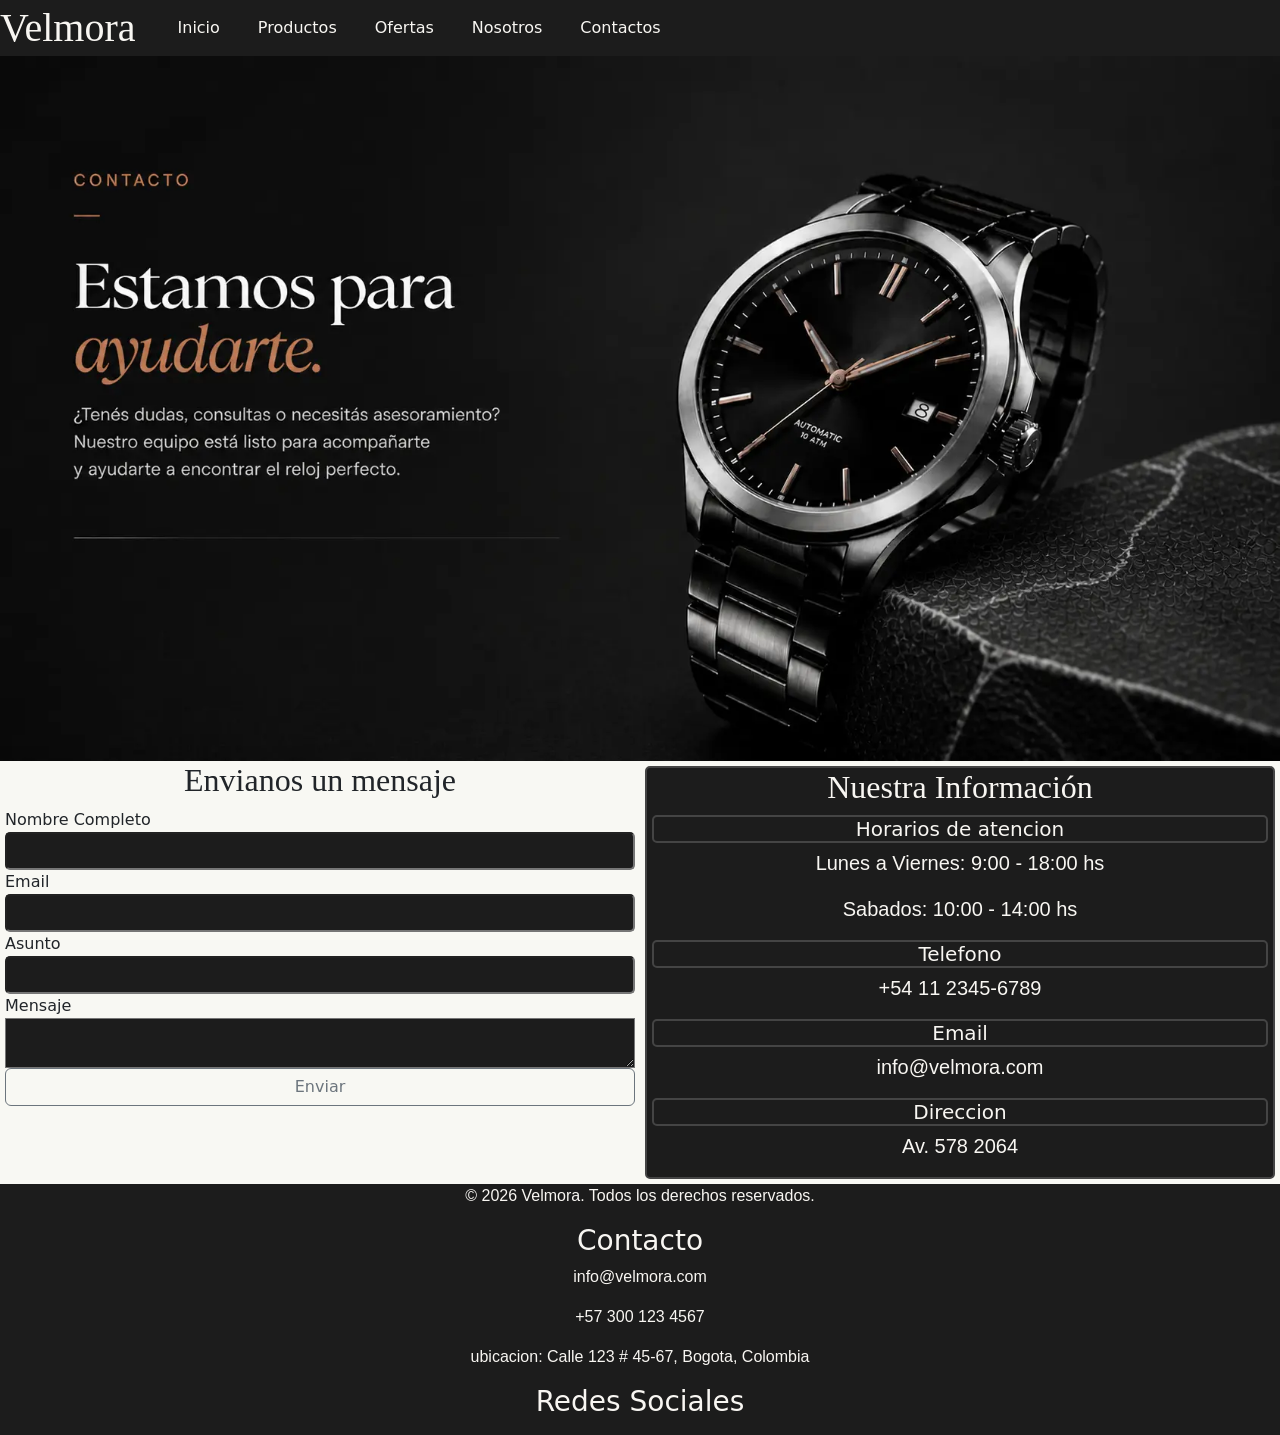
==== archivos/contactos.html @ 08207c5f "Refactorización completa de CSS a Sass - Conversión del proyecto de CSS tradicional a arquitectura S" ====
<!DOCTYPE html>
<html lang="en">

<head>
    <meta charset="UTF-8">
    <meta name="viewport" content="width=device-width, initial-scale=1.0">
    <title>Velmora</title>
    <link href="https://cdn.jsdelivr.net/npm/bootstrap@5.3.8/dist/css/bootstrap.min.css" rel="stylesheet"
        integrity="sha384-sRIl4kxILFvY47J16cr9ZwB07vP4J8+LH7qKQnuqkuIAvNWLzeN8tE5YBujZqJLB" crossorigin="anonymous">
    <link rel="stylesheet" href="/css/estilos.css">
</head>

<body class="contactos">
    <div>
        <header>
            <h1>Velmora</h1>
            <nav class="navbar navbar-expand-lg mi-navbar navbar-dark">
                <div class="container-fluid">
                    <a class="navbar-brand" href="#"></a>
                    <button class="navbar-toggler ms-auto" type="button" data-bs-toggle="collapse"
                        data-bs-target="#navbarNav" aria-controls="navbarNav" aria-expanded="false"
                        aria-label="Toggle navigation">
                        <span class="navbar-toggler-icon"></span>
                    </button>
                    <div class="collapse navbar-collapse" id="navbarNav">
                        <ul class="navbar-nav ms-auto">
                            <li class="nav-item">
                                <a class="nav-link" aria-current="page" href="index.html">Inicio</a>
                            </li>
                            <li class="nav-item">
                                <a class="nav-link" href="/archivos/productos.html">Productos</a>
                            </li>
                            <li class="nav-item">
                                <a class="nav-link" href="/archivos/ofertas.html">Ofertas</a>
                            </li>
                            <li class="nav-item">
                                <a class="nav-link" href="/archivos/nosotros.html">Nosotros</a>
                            </li>
                            <li class="nav-item">
                                <a class="nav-link" href="/archivos/contactos.html">Contactos</a>
                            </li>
                        </ul>
                    </div>
                </div>
            </nav>
        </header>
        <main>
            <section class="card__hero">
                <img src="/img/hero/hero-contactos.webp" width="100%"
                    alt="Hero sobre contactos con la frase: Estamos para Ayudarte">
            </section>
            <div class="contacto-horario">
                <section>
                    <div>
                        <h2>Envianos un mensaje</h2>
                        <form action="" class="formulario">
                            <label for="nombre">Nombre Completo</label>
                            <input type="text" id="nombre" name="nombre" required>
                            <label for="email">Email</label>
                            <input type="email" id="email" name="email" required>
                            <label for="asunto">Asunto</label>
                            <input type="text" id="asunto" name="asunto" required>
                            <label for="mensaje">Mensaje</label>
                            <textarea id="mensaje" name="mensaje" required></textarea>
                            <div class="d-grid gap-2">
                                <button class="btn btn-outline-secondary" type="button">Enviar</button>
                            </div>
                        </form>
                    </div>
                </section>

                <section class="info">
                    <h2>Nuestra Información</h2>
                    <div>
                        <h3 class="info">Horarios de atencion</h3>
                        <p>Lunes a Viernes: 9:00 - 18:00 hs</p>
                        <p>Sabados: 10:00 - 14:00 hs</p>
                    </div>
                    <div>
                        <h3 class="info">Telefono</h3>
                        <p>+54 11 2345-6789</p>
                    </div>
                    <div>
                        <h3 class="info">Email</h3>
                        <p>info@velmora.com</p>
                    </div>
                    <div>
                        <h3 class="info">Direccion</h3>
                        <p>Av. 578 2064</p>
                    </div>
                </section>
            </div>
        </main>
        <footer>
            <p>&copy; 2026 Velmora. Todos los derechos reservados.</p>
            <div>
                <h3>Contacto</h3>
                <p>info@velmora.com</p>
                <p>+57 300 123 4567</p>
                <p>ubicacion: Calle 123 # 45-67, Bogota, Colombia</p>
            </div>
            <div>
                <h3>Redes Sociales</h3>
                <p></p>
                <p></p>
            </div>
        </footer>
    </div>
    <script src="https://cdn.jsdelivr.net/npm/bootstrap@5.3.8/dist/js/bootstrap.bundle.min.js"
        integrity="sha384-FKyoEForCGlyvwx9Hj09JcYn3nv7wiPVlz7YYwJrWVcXK/BmnVDxM+D2scQbITxI"
        crossorigin="anonymous"></script>
</body>

</html>
---- css/estilos.css ----
* {
  margin: 0;
  padding: 0;
  box-sizing: border-box;
}

body {
  background-color: #f8f8f3;
}

/*Variables*/
h1 {
  font-family: "playfair display", serif;
  font-size: 2.5rem;
  color: #f8f6f2;
  margin: 0;
}

h2 {
  font-family: "playfair display", serif;
  text-align: center;
}

h3 {
  text-align: center;
}

h4 {
  text-align: center;
  font-size: 20px;
  font-weight: bold;
}

p {
  font-family: "segoe ui", sans-serif;
  text-align: center;
  border-radius: 100px;
}

/*Header*/
header {
  background-color: #1c1c1c;
  display: flex;
  align-items: center;
}
header h1 {
  font-family: playfair display, serif;
  font-size: 2.5rem;
  color: #f8f6f2;
  margin: 0;
}
header {
  /*-----Nav-----*/
}
header .mi-navbar {
  background-color: #1c1c1c;
}
header .mi-navbar .navbar-nav {
  display: flex;
  gap: 30px;
  list-style-type: none;
  margin: 0;
  gap: 10px;
}
header .mi-navbar .navbar-nav .nav-item {
  text-align: center;
}
header .mi-navbar .navbar-nav .nav-item .nav-link {
  color: #f8f6f2;
  padding: 8px 14px;
  border-radius: 5px;
}
header {
  /*---Fin---*/
}

/*-----Fin Header----*/
/*----------Ofertas y Combos--------*/
.ofertas-combos {
  display: grid;
  grid-template-columns: repeat(2, 1fr);
  gap: 10px;
  align-items: stretch;
  justify-items: center;
}
.ofertas-combos .img-ofertas-combos {
  width: 200px;
  height: 150px;
  object-fit: cover;
  display: block;
  margin: 0 auto;
}
.ofertas-combos .descripcion-oferta {
  text-align: left;
}

/*--Detalles y Valores---*/
.detalles-valores .detalles {
  display: flex;
  gap: 20px;
  justify-content: center;
}
.detalles-valores .detalles .detalles-nosotros {
  font-weight: bold;
}
.detalles-valores .caja-valores {
  display: flex;
}
.detalles-valores .caja-valores .caja-text {
  border: #c9c6c6 solid 1px;
  border-radius: 5px;
  margin: 10px;
  gap: 20px;
}

/*-------Contactos-----*/
.contacto-horario {
  display: grid;
  grid-template-columns: repeat(2, 1fr);
}
.contacto-horario .info {
  font-size: 1.25rem;
  background-color: #1c1c1c;
  border: #444 solid 2px;
  color: #f8f6f2;
  border-radius: 5px;
  margin: 5px;
}

/*--------footer--------*/
footer {
  background-color: #1c1c1c;
  color: #f8f6f2;
  display: grid;
}

.card__destacado {
  display: grid;
  grid-template-columns: repeat(2, 1fr);
  border: #c9c6c6 solid 1px;
  margin: 10px;
  border-radius: 10px;
}
.card__destacado .card__img {
  width: 150px;
  height: 150px;
  object-fit: cover;
  margin: 5px;
}

.card__marcas {
  display: grid;
  grid-template-columns: repeat(3, 1fr);
  justify-items: center;
}
.card__marcas .img-logo {
  width: 150px;
  height: 100px;
  object-fit: cover;
  border: #c9c6c6 solid 1px;
  gap: 10px;
  margin: 5px;
}

.card__beneficios {
  display: flex;
  justify-content: center;
}
.card__beneficios .card__detalle-beneficio {
  border: #c9c6c6 solid 1px;
  background-color: #efe6d8;
  border-radius: 10px;
  margin: 5px;
}
.card__beneficios .card__detalle-beneficio .beneficios {
  font-size: 15px;
  text-align: center;
}

.card__opinion {
  display: flex;
  justify-content: center;
  gap: 1rem;
}
.card__opinion .opinion {
  border: #c9c6c6 solid 1px;
  gap: 10px;
  border-radius: 5px;
  margin: 10px;
}

.card {
  background-color: #1c1c1c;
  color: #f8f6f2;
  margin: 10px;
}

/*--------Acordion--------*/
.accordion-item {
  background-color: #1c1c1c;
  border: none;
}
.accordion-item .accordion-button {
  background-color: #1c1c1c;
  color: #f5f5f0;
  font-size: 30px;
}
.accordion-item .accordion-body {
  background-color: #1c1c1c;
  color: #f5f5f0;
}
.accordion-item .accordion-body .productos {
  display: flex;
  align-items: center;
  border-bottom: 1px solid #d4af37;
  padding: 15px 0;
}
.accordion-item .accordion-body .productos .imagenes-productos {
  width: 100px;
  height: 150px;
  object-fit: cover;
}
.accordion-item .accordion-body .productos .name-price {
  display: flex;
  flex-direction: column;
  justify-content: center;
  align-items: center;
  text-align: center;
  width: 100%;
}
.accordion-item .accordion-body .productos .name-price .boton-productos {
  background-color: #1c1c1c;
  border-radius: 5px;
}
.accordion-item .accordion-body .productos .name-price .boton-productos .enlace-productos {
  color: #f8f6f2;
  text-decoration: none;
}

.formulario {
  display: flex;
  flex-direction: column;
  margin: 5px;
}
.formulario input {
  border-radius: 5px;
  background-color: #1c1c1c;
  color: #f8f6f2;
  padding: 5px;
}
.formulario textarea {
  background-color: #1c1c1c;
  color: #f8f6f2;
}

/*------Media------*/
/*----------Celular---------*/
@media (max-width: 778px) {
  /*--index--*/
  .card__destacado .card__img {
    width: 80%;
    margin: 5px auto;
  }
  .card__marcas {
    grid-template-columns: 1fr;
  }
  .card__destacado {
    grid-template-columns: 1fr;
  }
  .card__marcas .img-logo {
    width: 300px;
    height: 150px;
  }
  /*Ofertas*/
  .ofertas-combos {
    grid-template-columns: 1fr;
    justify-items: center;
    align-items: stretch;
  }
  /*--Contacto--*/
  .contacto-horario {
    display: grid;
    grid-template-columns: 1fr;
  }
  .formulario {
    display: flex;
    flex-direction: column;
  }
}
/*-Fin celular----*/
/*------Media------*/
/*----------Tablet---------*/
@media (max-width: 992px) {
  /*--index--*/
  .card__destacado .card__img {
    width: 90%;
    margin: 5px auto;
  }
}

/*# sourceMappingURL=estilos.css.map */
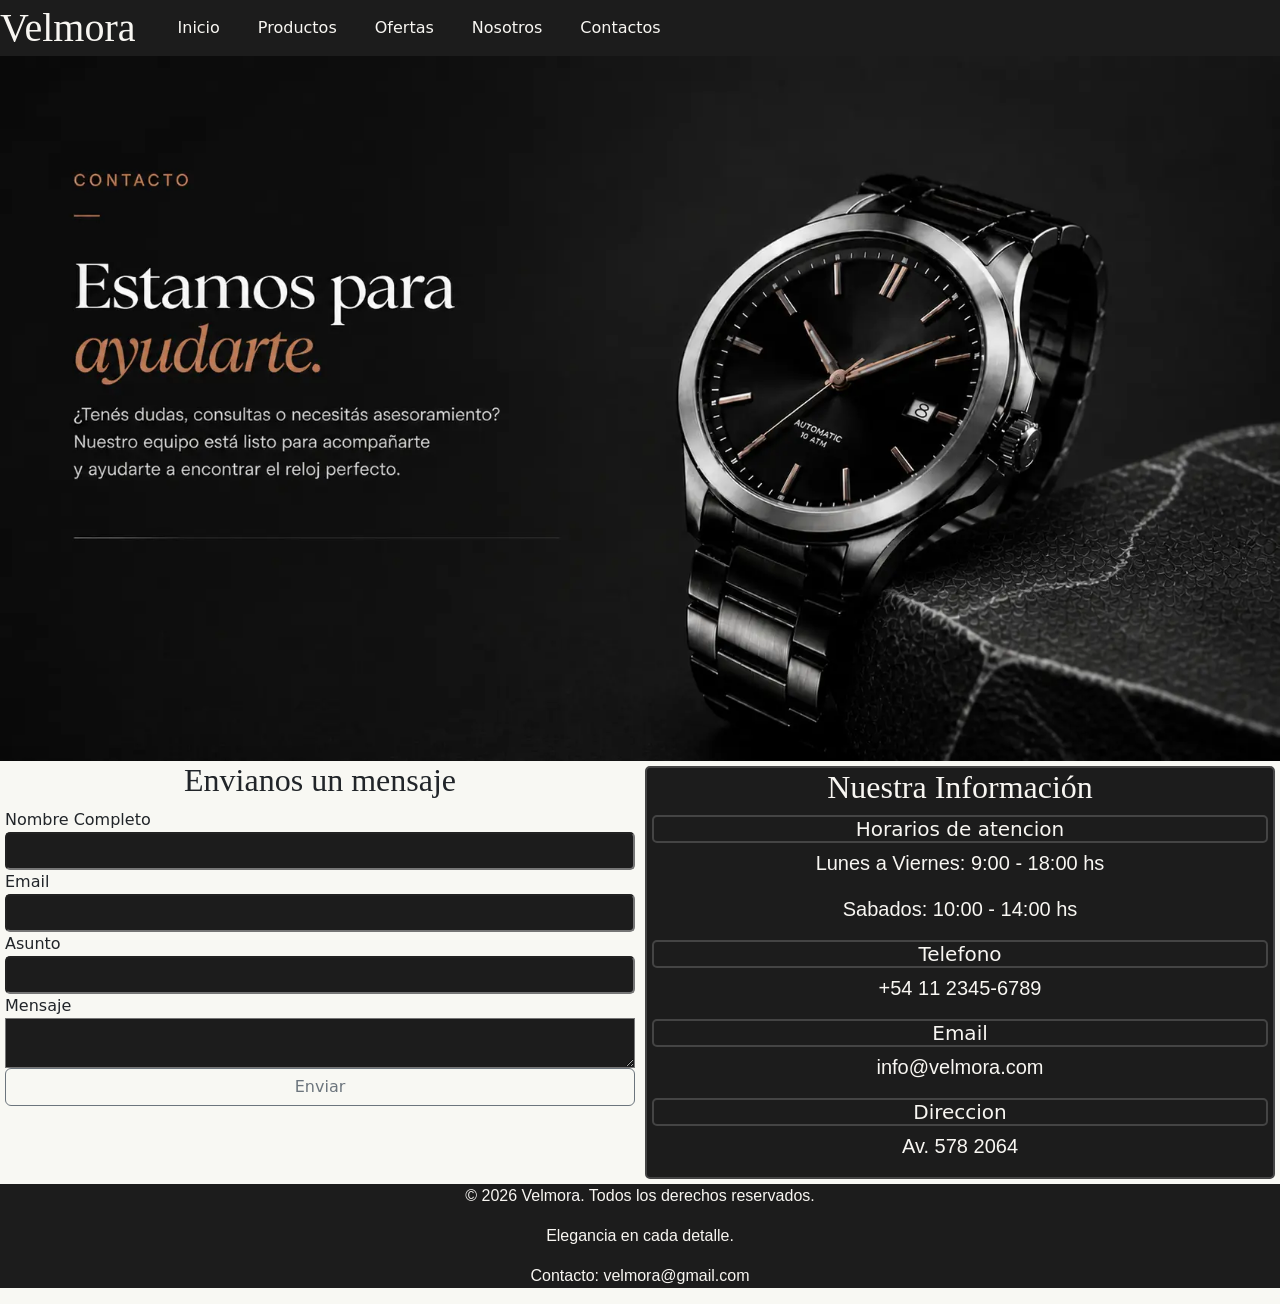
==== commit df005551: "Añade estilos responsive con breakpoints para mobile y desktop, creando _1mobile.scss para pantallas" ====
--- a/archivos/contactos.html
+++ b/archivos/contactos.html
@@ -4,10 +4,10 @@
 <head>
     <meta charset="UTF-8">
     <meta name="viewport" content="width=device-width, initial-scale=1.0">
-    <title>Velmora</title>
+    <title>Velmora | Comunicate con Nosotros</title>
     <link href="https://cdn.jsdelivr.net/npm/bootstrap@5.3.8/dist/css/bootstrap.min.css" rel="stylesheet"
         integrity="sha384-sRIl4kxILFvY47J16cr9ZwB07vP4J8+LH7qKQnuqkuIAvNWLzeN8tE5YBujZqJLB" crossorigin="anonymous">
-    <link rel="stylesheet" href="/css/estilos.css">
+    <link rel="stylesheet" href="../css/estilos.css">
 </head>
 
 <body class="contactos">
@@ -24,20 +24,21 @@
                     </button>
                     <div class="collapse navbar-collapse" id="navbarNav">
                         <ul class="navbar-nav ms-auto">
+                            <!----Contactos----->
                             <li class="nav-item">
-                                <a class="nav-link" aria-current="page" href="index.html">Inicio</a>
+                                <a class="nav-link" aria-current="page" href="../index.html">Inicio</a>
                             </li>
                             <li class="nav-item">
-                                <a class="nav-link" href="/archivos/productos.html">Productos</a>
+                                <a class="nav-link" href="./productos.html">Productos</a>
                             </li>
                             <li class="nav-item">
-                                <a class="nav-link" href="/archivos/ofertas.html">Ofertas</a>
+                                <a class="nav-link" href="./ofertas.html">Ofertas</a>
                             </li>
                             <li class="nav-item">
-                                <a class="nav-link" href="/archivos/nosotros.html">Nosotros</a>
+                                <a class="nav-link" href="./nosotros.html">Nosotros</a>
                             </li>
                             <li class="nav-item">
-                                <a class="nav-link" href="/archivos/contactos.html">Contactos</a>
+                                <a class="nav-link" href="./contactos.html">Contactos</a>
                             </li>
                         </ul>
                     </div>
@@ -46,7 +47,7 @@
         </header>
         <main>
             <section class="card__hero">
-                <img src="/img/hero/hero-contactos.webp" width="100%"
+                <img src="../img/hero/hero-contactos.webp" width="100%" class="img-hero"
                     alt="Hero sobre contactos con la frase: Estamos para Ayudarte">
             </section>
             <div class="contacto-horario">
@@ -92,17 +93,10 @@
             </div>
         </main>
         <footer>
-            <p>&copy; 2026 Velmora. Todos los derechos reservados.</p>
-            <div>
-                <h3>Contacto</h3>
-                <p>info@velmora.com</p>
-                <p>+57 300 123 4567</p>
-                <p>ubicacion: Calle 123 # 45-67, Bogota, Colombia</p>
-            </div>
-            <div>
-                <h3>Redes Sociales</h3>
-                <p></p>
-                <p></p>
+            <div class="info-footer">
+                <p>&copy; 2026 Velmora. Todos los derechos reservados.</p>
+                <p>Elegancia en cada detalle.</p>
+                <p>Contacto: velmora@gmail.com</p>
             </div>
         </footer>
     </div>
--- a/css/estilos.css
+++ b/css/estilos.css
@@ -89,6 +89,7 @@
   object-fit: cover;
   display: block;
   margin: 0 auto;
+  margin-top: 70px;
 }
 .ofertas-combos .descripcion-oferta {
   text-align: left;
@@ -97,8 +98,8 @@
 /*--Detalles y Valores---*/
 .detalles-valores .detalles {
   display: flex;
+  justify-content: center;
   gap: 20px;
-  justify-content: center;
 }
 .detalles-valores .detalles .detalles-nosotros {
   font-weight: bold;
@@ -131,7 +132,21 @@
 footer {
   background-color: #1c1c1c;
   color: #f8f6f2;
-  display: grid;
+  text-align: center;
+}
+
+.card__hero .img-hero {
+  animation: hero 1.2s ease;
+}
+@keyframes hero {
+  from {
+    opacity: 0;
+    transform: translateX(-500px);
+  }
+  to {
+    opacity: 1;
+    transform: translateX(0);
+  }
 }
 
 .card__destacado {
@@ -139,13 +154,19 @@
   grid-template-columns: repeat(2, 1fr);
   border: #c9c6c6 solid 1px;
   margin: 10px;
-  border-radius: 10px;
+  border-radius: 15px;
+  position: relative;
+  overflow: hidden;
 }
 .card__destacado .card__img {
   width: 150px;
   height: 150px;
   object-fit: cover;
   margin: 5px;
+  transition: transform 0.5s ease;
+}
+.card__destacado .card__img:hover {
+  transform: scale(1.1);
 }
 
 .card__marcas {
@@ -169,7 +190,7 @@
 .card__beneficios .card__detalle-beneficio {
   border: #c9c6c6 solid 1px;
   background-color: #efe6d8;
-  border-radius: 10px;
+  border-radius: 15px;
   margin: 5px;
 }
 .card__beneficios .card__detalle-beneficio .beneficios {
@@ -190,9 +211,16 @@
 }
 
 .card {
-  background-color: #1c1c1c;
-  color: #f8f6f2;
-  margin: 10px;
+  display: grid;
+  grid-template-columns: repeat(2, 1fr);
+  transition: transform 0.5s ease;
+  background-image: linear-gradient(to bottom, #1a1919, #808080);
+  color: #f8f6f2;
+  margin: 15px;
+}
+.card:hover {
+  transform: translateY(-15px);
+  box-shadow: 0 10px 24px rgba(0, 0, 0, 0.4);
 }
 
 /*--------Acordion--------*/
@@ -200,8 +228,42 @@
   background-color: #1c1c1c;
   border: none;
 }
-.accordion-item .accordion-button {
-  background-color: #1c1c1c;
+.accordion-item .accordion-item-rolex .info-marca {
+  display: flex;
+  flex-direction: column;
+}
+.accordion-item .accordion-item-rolex .info-marca .descripcion-de-la-marca {
+  font-size: 20px;
+  color: #fad046;
+}
+.accordion-item .accordion-item-rolex .accordion-button {
+  background: linear-gradient(90deg, #020202, #0b1f16, #123524, #020202);
+  color: #f5f5f0;
+  font-size: 30px;
+}
+.accordion-item .accordion-item-omega .info-marca {
+  display: flex;
+  flex-direction: column;
+}
+.accordion-item .accordion-item-omega .info-marca .descripcion-de-la-marca {
+  font-size: 20px;
+  color: #fad046;
+}
+.accordion-item .accordion-item-omega .accordion-button {
+  background: linear-gradient(90deg, #000000, #1a0909, #500000, #000000);
+  color: #f5f5f0;
+  font-size: 30px;
+}
+.accordion-item .accordion-item-patek-philippe .info-marca {
+  display: flex;
+  flex-direction: column;
+}
+.accordion-item .accordion-item-patek-philippe .info-marca .descripcion-de-la-marca {
+  font-size: 20px;
+  color: #fad046;
+}
+.accordion-item .accordion-item-patek-philippe .accordion-button {
+  background: linear-gradient(90deg, #000000, #2c1a0f, #6b4321, #000000);
   color: #f5f5f0;
   font-size: 30px;
 }
@@ -222,8 +284,8 @@
 }
 .accordion-item .accordion-body .productos .name-price {
   display: flex;
-  flex-direction: column;
   justify-content: center;
+  flex-direction: column;
   align-items: center;
   text-align: center;
   width: 100%;
@@ -290,10 +352,18 @@
 /*-Fin celular----*/
 /*------Media------*/
 /*----------Tablet---------*/
-@media (max-width: 992px) {
+@media (min-width: 769px) and (max-width: 992px) {
   /*--index--*/
   .card__destacado .card__img {
     width: 90%;
+    height: 200px;
+    margin: 25px;
+  }
+}
+@media (min-width: 993px) and (max-width: 1400px) {
+  .card__destacado .card__img {
+    width: 70%;
+    height: 200px;
     margin: 5px auto;
   }
 }
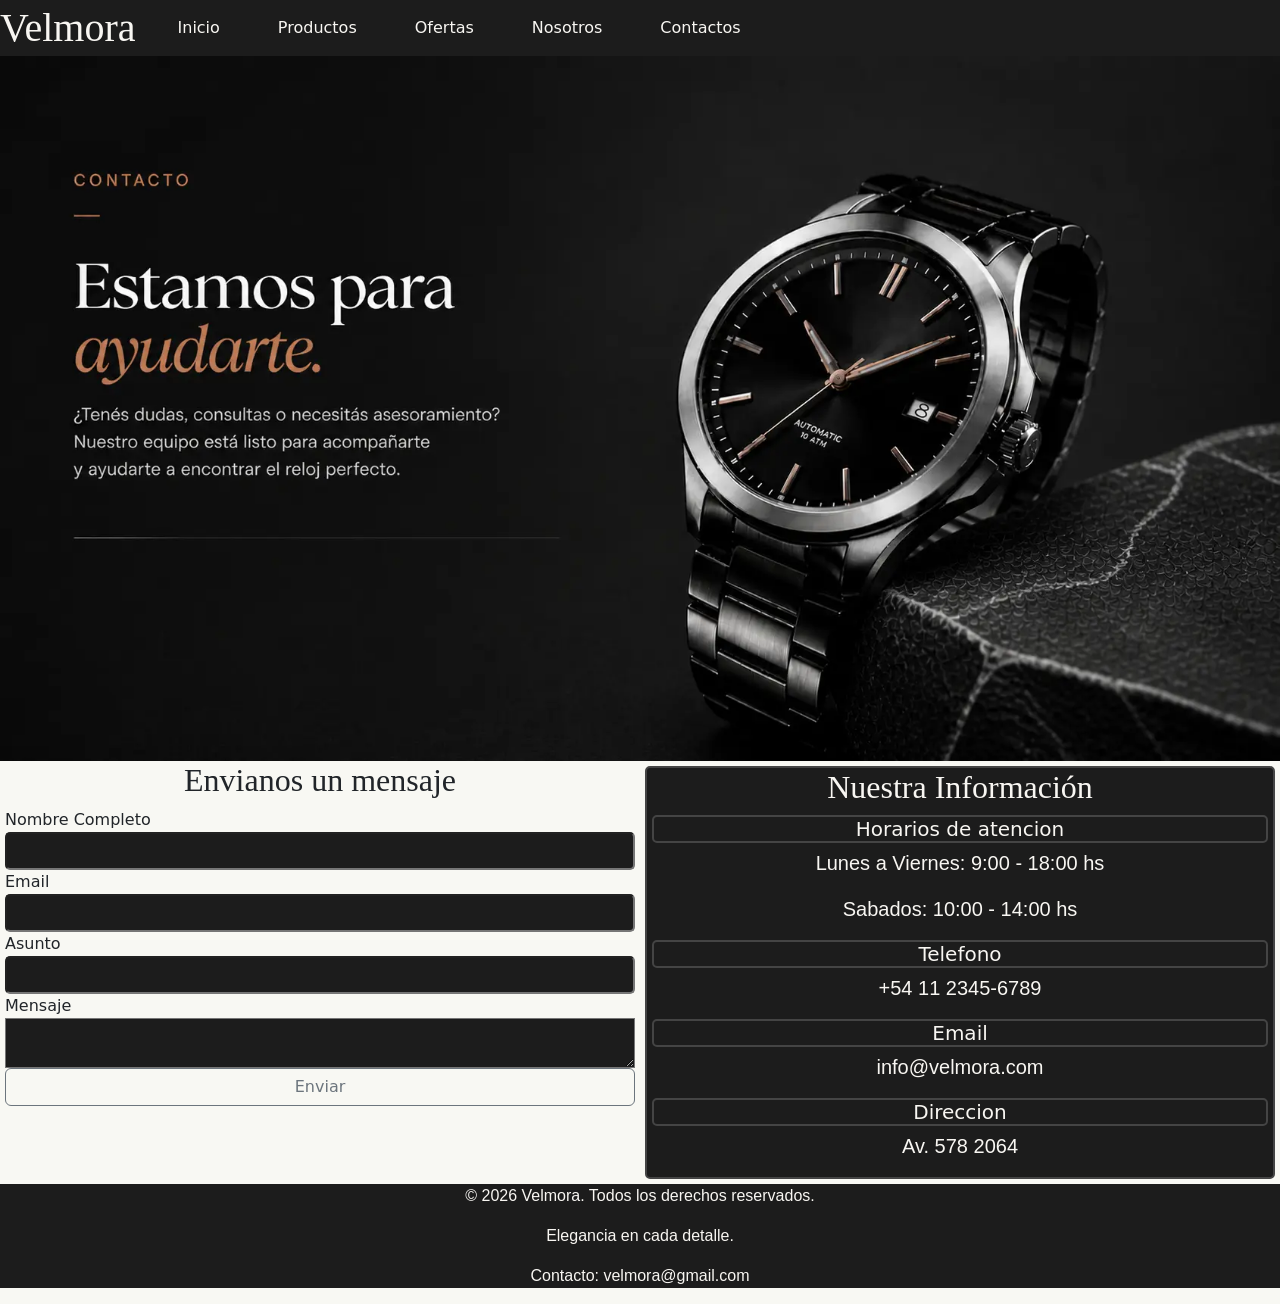
==== commit 0ed6b2ba: "git commit -m "Mejora SEO on-page y optimización visual: actualización de metadatos, descripciones y" ====
--- a/archivos/contactos.html
+++ b/archivos/contactos.html
@@ -4,7 +4,10 @@
 <head>
     <meta charset="UTF-8">
     <meta name="viewport" content="width=device-width, initial-scale=1.0">
-    <title>Velmora | Comunicate con Nosotros</title>
+    <meta name="description" content="Contactate con Velmora. Estamos disponibles de lunes a viernes de 9 a 18hs y los sábados de 10 a 14hs para ayudarte con tu compra.">
+    <meta name="robots" content="index, follow">
+
+    <title>Velmora | Contacto</title>
     <link href="https://cdn.jsdelivr.net/npm/bootstrap@5.3.8/dist/css/bootstrap.min.css" rel="stylesheet"
         integrity="sha384-sRIl4kxILFvY47J16cr9ZwB07vP4J8+LH7qKQnuqkuIAvNWLzeN8tE5YBujZqJLB" crossorigin="anonymous">
     <link rel="stylesheet" href="../css/estilos.css">
@@ -52,7 +55,6 @@
             </section>
             <div class="contacto-horario">
                 <section>
-                    <div>
                         <h2>Envianos un mensaje</h2>
                         <form action="" class="formulario">
                             <label for="nombre">Nombre Completo</label>
@@ -64,10 +66,9 @@
                             <label for="mensaje">Mensaje</label>
                             <textarea id="mensaje" name="mensaje" required></textarea>
                             <div class="d-grid gap-2">
-                                <button class="btn btn-outline-secondary" type="button">Enviar</button>
+                            <button class="btn btn-outline-secondary" type="submit">Enviar</button>
                             </div>
                         </form>
-                    </div>
                 </section>
 
                 <section class="info">
--- a/css/estilos.css
+++ b/css/estilos.css
@@ -60,7 +60,6 @@
   gap: 30px;
   list-style-type: none;
   margin: 0;
-  gap: 10px;
 }
 header .mi-navbar .navbar-nav .nav-item {
   text-align: center;
@@ -96,6 +95,10 @@
 }
 
 /*--Detalles y Valores---*/
+.historia p {
+  margin: 15px;
+}
+
 .detalles-valores .detalles {
   display: flex;
   justify-content: center;
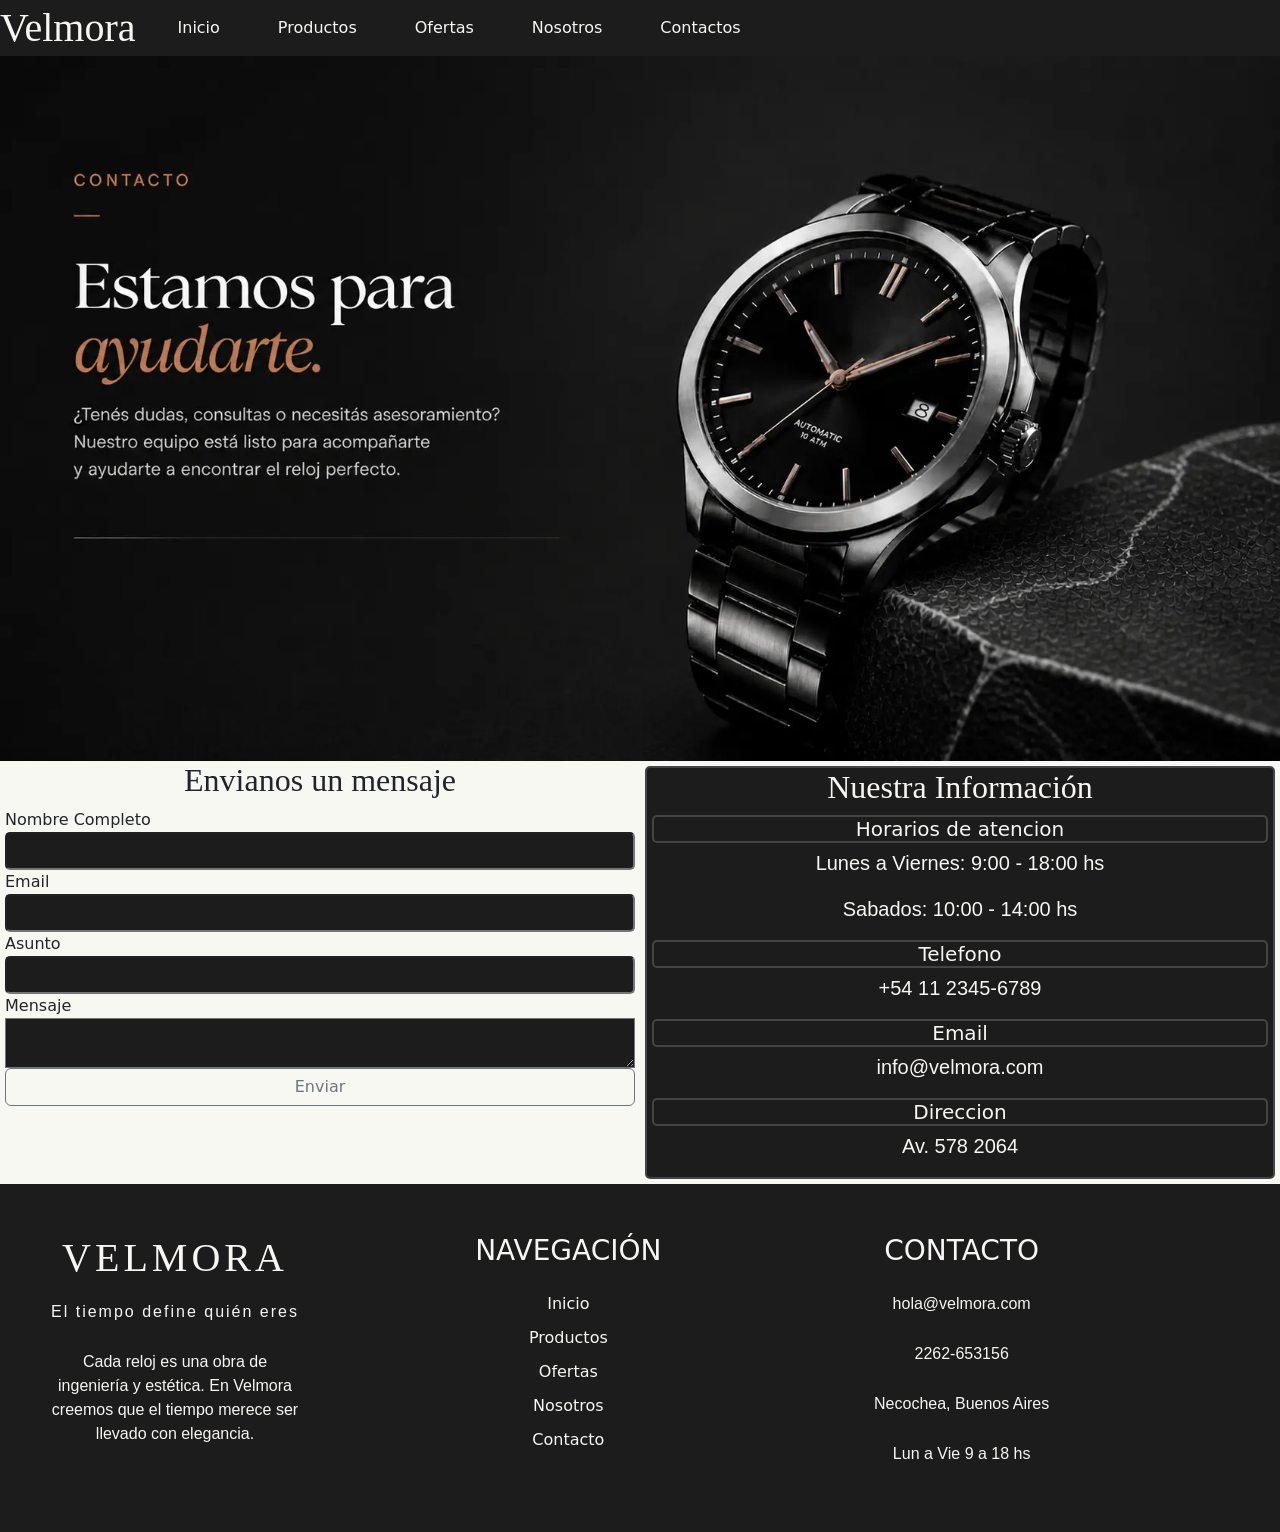
==== commit 0c76c6e7: "Actualiza el footer: mejora de estilos y estructura, incluyendo columnas para navegación y contacto " ====
--- a/archivos/contactos.html
+++ b/archivos/contactos.html
@@ -4,7 +4,8 @@
 <head>
     <meta charset="UTF-8">
     <meta name="viewport" content="width=device-width, initial-scale=1.0">
-    <meta name="description" content="Contactate con Velmora. Estamos disponibles de lunes a viernes de 9 a 18hs y los sábados de 10 a 14hs para ayudarte con tu compra.">
+    <meta name="description"
+        content="Contactate con Velmora. Estamos disponibles de lunes a viernes de 9 a 18hs y los sábados de 10 a 14hs para ayudarte con tu compra.">
     <meta name="robots" content="index, follow">
 
     <title>Velmora | Contacto</title>
@@ -55,20 +56,20 @@
             </section>
             <div class="contacto-horario">
                 <section>
-                        <h2>Envianos un mensaje</h2>
-                        <form action="" class="formulario">
-                            <label for="nombre">Nombre Completo</label>
-                            <input type="text" id="nombre" name="nombre" required>
-                            <label for="email">Email</label>
-                            <input type="email" id="email" name="email" required>
-                            <label for="asunto">Asunto</label>
-                            <input type="text" id="asunto" name="asunto" required>
-                            <label for="mensaje">Mensaje</label>
-                            <textarea id="mensaje" name="mensaje" required></textarea>
-                            <div class="d-grid gap-2">
+                    <h2>Envianos un mensaje</h2>
+                    <form action="" class="formulario">
+                        <label for="nombre">Nombre Completo</label>
+                        <input type="text" id="nombre" name="nombre" required>
+                        <label for="email">Email</label>
+                        <input type="email" id="email" name="email" required>
+                        <label for="asunto">Asunto</label>
+                        <input type="text" id="asunto" name="asunto" required>
+                        <label for="mensaje">Mensaje</label>
+                        <textarea id="mensaje" name="mensaje" required></textarea>
+                        <div class="d-grid gap-2">
                             <button class="btn btn-outline-secondary" type="submit">Enviar</button>
-                            </div>
-                        </form>
+                        </div>
+                    </form>
                 </section>
 
                 <section class="info">
@@ -93,12 +94,40 @@
                 </section>
             </div>
         </main>
-        <footer>
-            <div class="info-footer">
-                <p>&copy; 2026 Velmora. Todos los derechos reservados.</p>
-                <p>Elegancia en cada detalle.</p>
-                <p>Contacto: velmora@gmail.com</p>
+        <footer class="footer">
+
+            <div class="columna">
+                <h2>VELMORA</h2>
+
+                <p class="texto">
+                    El tiempo define quién eres
+                </p>
+
+                <p>
+                    Cada reloj es una obra de ingeniería y estética.
+                    En Velmora creemos que el tiempo merece ser llevado con elegancia.
+                </p>
             </div>
+
+            <div class="columna">
+                <h3>NAVEGACIÓN</h3>
+
+                <a href="../index.html">Inicio</a>
+                <a href="./archivos/productos.html">Productos</a>
+                <a href="./archivos/ofertas.html">Ofertas</a>
+                <a href="./archivos/nosotros.html">Nosotros</a>
+                <a href="./archivos/contactos.html">Contacto</a>
+            </div>
+
+            <div class="columna">
+                <h3>CONTACTO</h3>
+
+                <p>hola@velmora.com</p>
+                <p>2262-653156</p>
+                <p>Necochea, Buenos Aires</p>
+                <p>Lun a Vie 9 a 18 hs</p>
+            </div>
+
         </footer>
     </div>
     <script src="https://cdn.jsdelivr.net/npm/bootstrap@5.3.8/dist/js/bootstrap.bundle.min.js"
--- a/css/estilos.css
+++ b/css/estilos.css
@@ -132,10 +132,37 @@
 }
 
 /*--------footer--------*/
-footer {
-  background-color: #1c1c1c;
-  color: #f8f6f2;
-  text-align: center;
+.footer {
+  background: #1c1c1c;
+  color: #f8f6f2;
+  display: flex;
+  justify-content: space-between;
+  padding: 50px;
+  flex-wrap: wrap;
+}
+.footer .columna {
+  width: 250px;
+  display: flex;
+  flex-direction: column;
+  gap: 10px;
+  align-items: center;
+}
+.footer .columna h2 {
+  font-size: 40px;
+  letter-spacing: 4px;
+}
+.footer .columna h3 {
+  margin-bottom: 15px;
+}
+.footer .columna .texto {
+  letter-spacing: 2px;
+}
+.footer .columna a {
+  color: #f8f6f2;
+  text-decoration: none;
+}
+.footer .columna a:hover {
+  color: white;
 }
 
 .card__hero .img-hero {
@@ -350,6 +377,10 @@
   .formulario {
     display: flex;
     flex-direction: column;
+  }
+  .footer {
+    display: grid;
+    grid-template-columns: 1fr;
   }
 }
 /*-Fin celular----*/
@@ -362,6 +393,10 @@
     height: 200px;
     margin: 25px;
   }
+  .footer {
+    display: grid;
+    grid-template-columns: repeat(3, 1fr);
+  }
 }
 @media (min-width: 993px) and (max-width: 1400px) {
   .card__destacado .card__img {
@@ -369,6 +404,10 @@
     height: 200px;
     margin: 5px auto;
   }
+  .footer {
+    display: grid;
+    grid-template-columns: repeat(3, 1fr);
+  }
 }
 
 /*# sourceMappingURL=estilos.css.map */
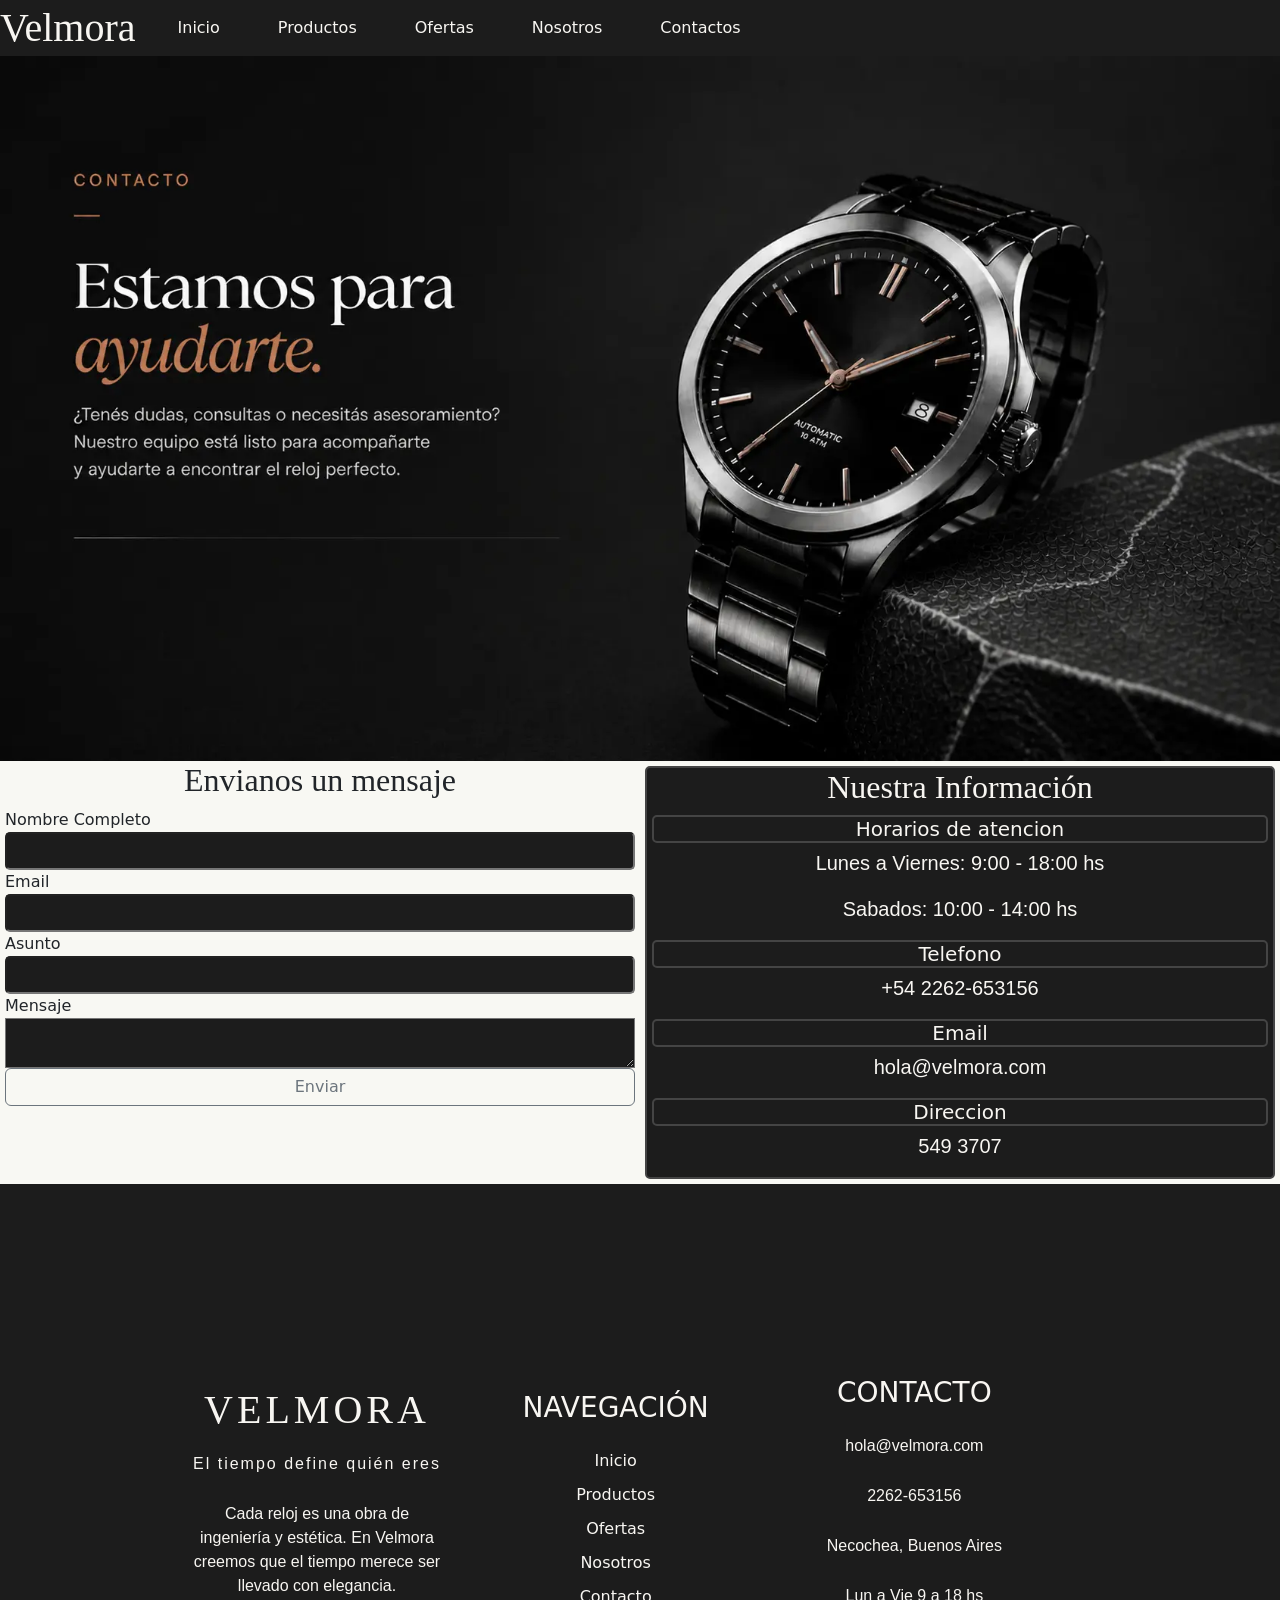
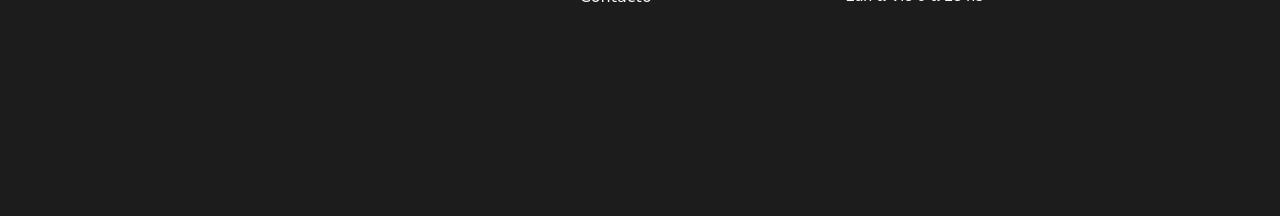
==== commit 702cc1cc: "Actualiza información de contacto y mejora estilos en secciones: cambios en teléfono, email y direcc" ====
--- a/archivos/contactos.html
+++ b/archivos/contactos.html
@@ -81,15 +81,15 @@
                     </div>
                     <div>
                         <h3 class="info">Telefono</h3>
-                        <p>+54 11 2345-6789</p>
+                        <p>+54 2262-653156</p>
                     </div>
                     <div>
                         <h3 class="info">Email</h3>
-                        <p>info@velmora.com</p>
+                        <p>hola@velmora.com</p>
                     </div>
                     <div>
                         <h3 class="info">Direccion</h3>
-                        <p>Av. 578 2064</p>
+                        <p>549 3707</p>
                     </div>
                 </section>
             </div>
--- a/css/estilos.css
+++ b/css/estilos.css
@@ -106,9 +106,13 @@
 }
 .detalles-valores .detalles .detalles-nosotros {
   font-weight: bold;
+  margin: 15px;
 }
 .detalles-valores .caja-valores {
-  display: flex;
+  display: grid;
+  grid-template-columns: 1fr;
+  gap: 5px;
+  margin: 10px;
 }
 .detalles-valores .caja-valores .caja-text {
   border: #c9c6c6 solid 1px;
@@ -137,8 +141,10 @@
   color: #f8f6f2;
   display: flex;
   justify-content: space-between;
-  padding: 50px;
+  padding: 15%;
   flex-wrap: wrap;
+  align-items: center;
+  text-align: center;
 }
 .footer .columna {
   width: 250px;
@@ -222,6 +228,9 @@
   background-color: #efe6d8;
   border-radius: 15px;
   margin: 5px;
+}
+.card__beneficios .card__detalle-beneficio:hover {
+  background-color: #c9a14a;
 }
 .card__beneficios .card__detalle-beneficio .beneficios {
   font-size: 15px;
